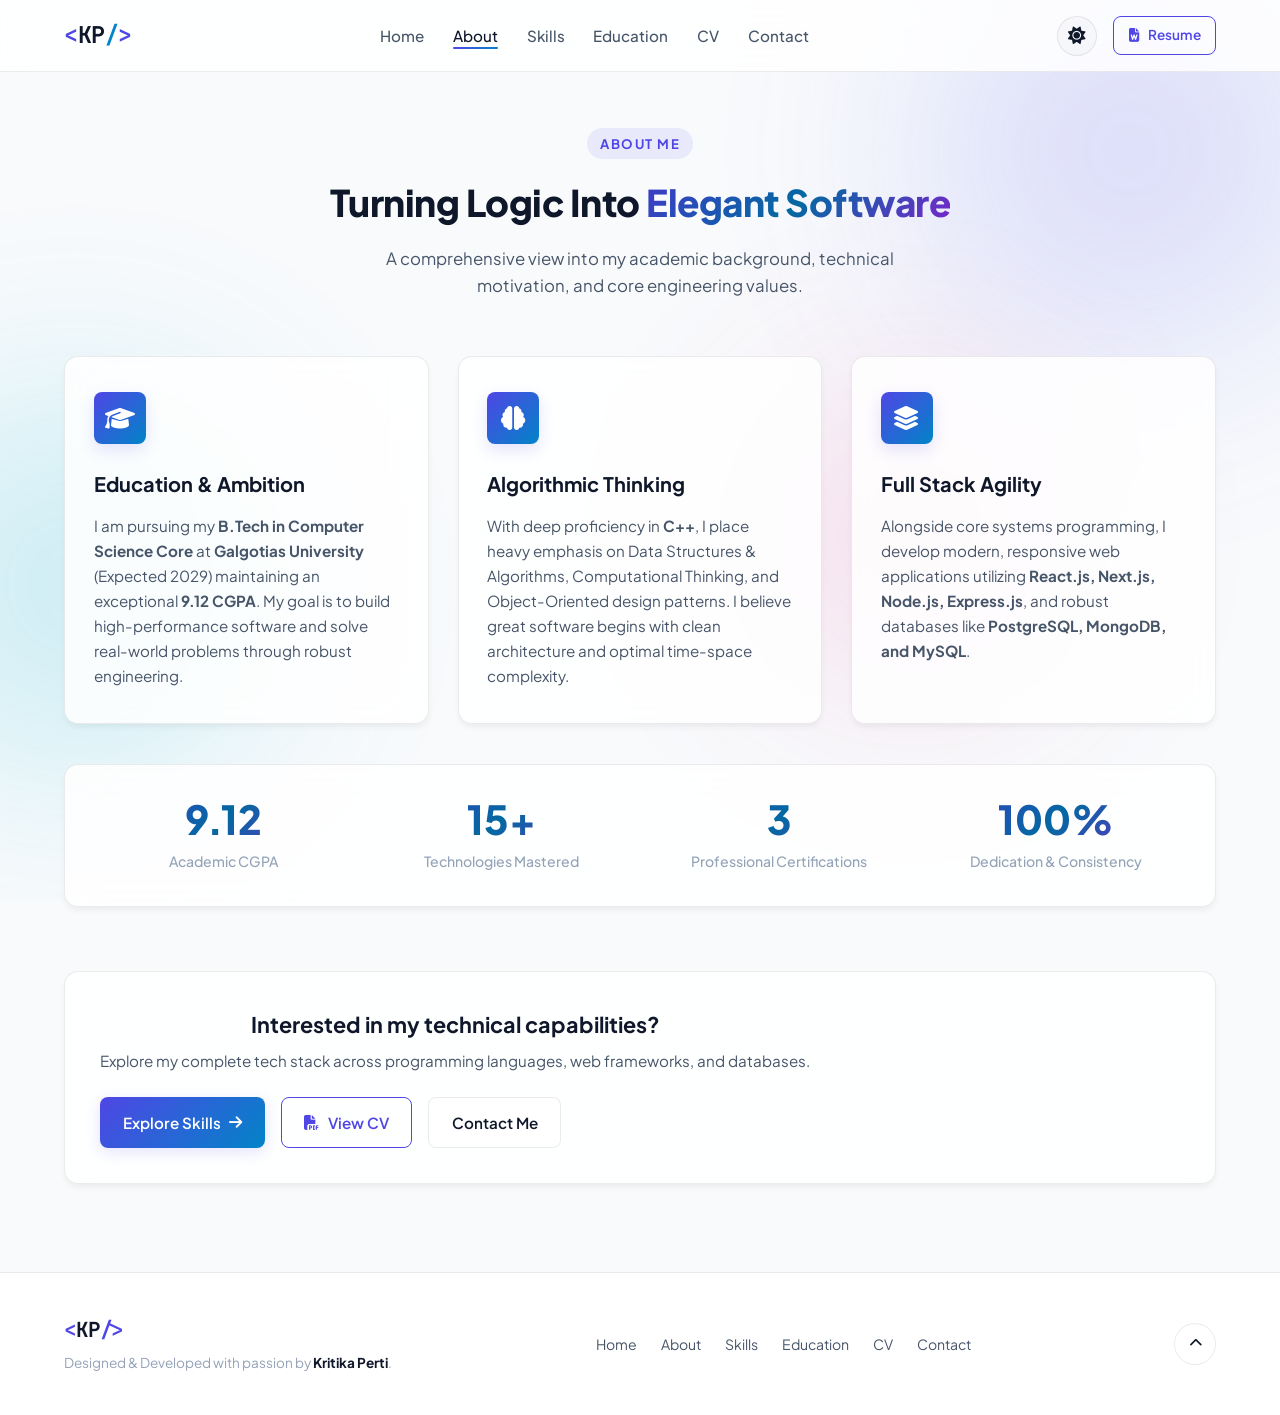
==== about.html @ fd6b256e "Initial commit: Multi-page portfolio and official CV website" ====
<!DOCTYPE html>
<html lang="en" data-theme="dark">
<head>
  <meta charset="UTF-8" />
  <meta name="viewport" content="width=device-width, initial-scale=1.0" />
  <title>About Me | Kritika Perti</title>
  <meta name="description" content="Learn more about Kritika Perti - Computer Science undergraduate, C++ enthusiast, and problem solver." />
  
  <!-- Google Fonts -->
  <link rel="preconnect" href="https://fonts.googleapis.com" />
  <link rel="preconnect" href="https://fonts.gstatic.com" crossorigin />
  <link href="https://fonts.googleapis.com/css2?family=Plus+Jakarta+Sans:wght@300;400;500;600;700;800&family=JetBrains+Mono:wght@400;500&display=swap" rel="stylesheet" />

  <!-- Font Awesome Icons -->
  <link rel="stylesheet" href="https://cdnjs.cloudflare.com/ajax/libs/font-awesome/6.5.1/css/all.min.css" />

  <!-- Custom Stylesheet -->
  <link rel="stylesheet" href="style.css" />
</head>
<body>

  <!-- Floating Background Ambient Blobs -->
  <div class="blob-container" aria-hidden="true">
    <div class="ambient-blob blob-1"></div>
    <div class="ambient-blob blob-2"></div>
    <div class="ambient-blob blob-3"></div>
  </div>

  <!-- Navigation Bar -->
  <header class="header" id="header">
    <div class="container nav-container">
      <a href="index.html" class="logo">
        <span class="logo-bracket">&lt;</span>KP<span class="logo-dot">/</span><span class="logo-bracket">&gt;</span>
      </a>

      <nav class="navbar" id="navbar">
        <ul class="nav-list">
          <li class="nav-item"><a href="index.html" class="nav-link">Home</a></li>
          <li class="nav-item"><a href="about.html" class="nav-link active">About</a></li>
          <li class="nav-item"><a href="skills.html" class="nav-link">Skills</a></li>
          <li class="nav-item"><a href="education.html" class="nav-link">Education</a></li>
          <li class="nav-item"><a href="cv.html" class="nav-link">CV</a></li>
          <li class="nav-item"><a href="contact.html" class="nav-link">Contact</a></li>
        </ul>
      </nav>

      <div class="nav-actions">
        <!-- Theme Toggle Button -->
        <button id="theme-toggle" class="icon-btn" aria-label="Toggle dark/light theme" title="Toggle Theme">
          <i class="fa-solid fa-moon"></i>
        </button>

        <!-- Resume Download Button in Nav (points to original Resume) -->
        <a href="KRITIKAPERTI_RESUME.docx" download="KRITIKAPERTI_RESUME.docx" class="btn btn-outline btn-sm nav-resume-btn" title="Download Resume Document">
          <i class="fa-solid fa-file-word"></i>
          <span>Resume</span>
        </a>

        <!-- Mobile Hamburger Toggle -->
        <button id="menu-toggle" class="menu-toggle" aria-label="Toggle navigation menu" aria-expanded="false">
          <span class="bar"></span>
          <span class="bar"></span>
          <span class="bar"></span>
        </button>
      </div>
    </div>
  </header>

  <main class="subpage-wrapper">
    <div class="container">
      <div class="section-header text-center">
        <span class="section-tag">About Me</span>
        <h1 class="section-title">Turning Logic Into <span class="gradient-text">Elegant Software</span></h1>
        <p class="section-subtitle">A comprehensive view into my academic background, technical motivation, and core engineering values.</p>
      </div>

      <div class="about-grid">
        <div class="about-card glass-panel highlight-box">
          <div class="about-icon">
            <i class="fa-solid fa-graduation-cap"></i>
          </div>
          <h3>Education & Ambition</h3>
          <p>
            I am pursuing my <strong>B.Tech in Computer Science Core</strong> at <strong>Galgotias University</strong> (Expected 2029) maintaining an exceptional <strong>9.12 CGPA</strong>. My goal is to build high-performance software and solve real-world problems through robust engineering.
          </p>
        </div>

        <div class="about-card glass-panel highlight-box">
          <div class="about-icon">
            <i class="fa-solid fa-brain"></i>
          </div>
          <h3>Algorithmic Thinking</h3>
          <p>
            With deep proficiency in <strong>C++</strong>, I place heavy emphasis on Data Structures & Algorithms, Computational Thinking, and Object-Oriented design patterns. I believe great software begins with clean architecture and optimal time-space complexity.
          </p>
        </div>

        <div class="about-card glass-panel highlight-box">
          <div class="about-icon">
            <i class="fa-solid fa-layer-group"></i>
          </div>
          <h3>Full Stack Agility</h3>
          <p>
            Alongside core systems programming, I develop modern, responsive web applications utilizing <strong>React.js, Next.js, Node.js, Express.js</strong>, and robust databases like <strong>PostgreSQL, MongoDB, and MySQL</strong>.
          </p>
        </div>
      </div>

      <!-- Metric Counters Row -->
      <div class="stats-row glass-panel">
        <div class="metric-item">
          <span class="metric-number">9.12</span>
          <span class="metric-desc">Academic CGPA</span>
        </div>
        <div class="metric-item">
          <span class="metric-number">15+</span>
          <span class="metric-desc">Technologies Mastered</span>
        </div>
        <div class="metric-item">
          <span class="metric-number">3</span>
          <span class="metric-desc">Professional Certifications</span>
        </div>
        <div class="metric-item">
          <span class="metric-number">100%</span>
          <span class="metric-desc">Dedication & Consistency</span>
        </div>
      </div>

      <!-- Page Next Call to Action -->
      <div class="page-next-cta glass-panel">
        <div>
          <h3>Interested in my technical capabilities?</h3>
          <p>Explore my complete tech stack across programming languages, web frameworks, and databases.</p>
        </div>
        <div style="display: flex; gap: 1rem; flex-wrap: wrap;">
          <a href="skills.html" class="btn btn-primary">
            <span>Explore Skills</span>
            <i class="fa-solid fa-arrow-right"></i>
          </a>
          <a href="cv.html" class="btn btn-outline">
            <i class="fa-solid fa-file-pdf"></i>
            <span>View CV</span>
          </a>
          <a href="contact.html" class="btn btn-secondary">
            <span>Contact Me</span>
          </a>
        </div>
      </div>
    </div>
  </main>

  <!-- Footer -->
  <footer class="footer">
    <div class="container footer-content">
      <div class="footer-left">
        <a href="index.html" class="footer-logo">
          <span class="logo-bracket">&lt;</span>KP<span class="logo-dot">/</span><span class="logo-bracket">&gt;</span>
        </a>
        <p class="footer-copy">
          Designed &amp; Developed with passion by <strong>Kritika Perti</strong>.
        </p>
      </div>

      <div class="footer-center">
        <ul class="footer-nav">
          <li><a href="index.html">Home</a></li>
          <li><a href="about.html" class="active">About</a></li>
          <li><a href="skills.html">Skills</a></li>
          <li><a href="education.html">Education</a></li>
          <li><a href="cv.html">CV</a></li>
          <li><a href="contact.html">Contact</a></li>
        </ul>
      </div>

      <div class="footer-right">
        <button id="back-to-top" class="back-to-top-btn" title="Back to Top" aria-label="Back to top">
          <i class="fa-solid fa-chevron-up"></i>
        </button>
      </div>
    </div>
  </footer>

  <!-- Toast Notification Container -->
  <div id="toast" class="toast" role="alert" aria-live="assertive"></div>

  <!-- Custom Scripts -->
  <script src="script.js"></script>
</body>
</html>
---- style.css ----
/* ==========================================================================
   PORTFOLIO STYLESHEET - KRITIKA PERTI
   Modern Glassmorphism & High-Contrast Design
   ========================================================================== */

/* --- CSS Variables / Design Tokens --- */
:root {
  /* Color Palette - Dark Mode (Default) */
  --bg-base: #0a0e17;
  --bg-surface: #111827;
  --bg-card: rgba(17, 24, 39, 0.7);
  --bg-card-hover: rgba(28, 37, 56, 0.85);
  --bg-glass: rgba(255, 255, 255, 0.04);
  --border-glass: rgba(255, 255, 255, 0.08);
  --border-glass-hover: rgba(99, 102, 241, 0.35);

  --text-primary: #f9fafb;
  --text-secondary: #9ca3af;
  --text-muted: #6b7280;

  --accent-primary: #6366f1;       /* Indigo */
  --accent-secondary: #06b6d4;     /* Cyan */
  --accent-tertiary: #ec4899;      /* Pink */
  --accent-glow: rgba(99, 102, 241, 0.25);

  --gradient-primary: linear-gradient(135deg, #6366f1 0%, #06b6d4 100%);
  --gradient-card: linear-gradient(135deg, rgba(255, 255, 255, 0.05) 0%, rgba(255, 255, 255, 0.01) 100%);
  --gradient-text: linear-gradient(135deg, #818cf8 0%, #38bdf8 50%, #c084fc 100%);

  --shadow-sm: 0 4px 6px -1px rgba(0, 0, 0, 0.3);
  --shadow-md: 0 10px 25px -5px rgba(0, 0, 0, 0.4);
  --shadow-lg: 0 20px 40px -10px rgba(0, 0, 0, 0.6);
  --shadow-glow: 0 0 25px var(--accent-glow);

  --radius-sm: 8px;
  --radius-md: 14px;
  --radius-lg: 20px;
  --radius-full: 9999px;

  --font-main: 'Plus Jakarta Sans', -apple-system, BlinkMacSystemFont, sans-serif;
  --font-mono: 'JetBrains Mono', monospace;

  --header-height: 72px;
  --transition-fast: 0.2s ease;
  --transition-normal: 0.3s cubic-bezier(0.4, 0, 0.2, 1);
}

/* Light Theme Variables */
[data-theme="light"] {
  --bg-base: #f8fafc;
  --bg-surface: #ffffff;
  --bg-card: rgba(255, 255, 255, 0.85);
  --bg-card-hover: rgba(255, 255, 255, 0.95);
  --bg-glass: rgba(0, 0, 0, 0.02);
  --border-glass: rgba(0, 0, 0, 0.08);
  --border-glass-hover: rgba(99, 102, 241, 0.4);

  --text-primary: #0f172a;
  --text-secondary: #475569;
  --text-muted: #94a3b8;

  --accent-primary: #4f46e5;
  --accent-secondary: #0284c7;
  --accent-glow: rgba(79, 70, 229, 0.15);

  --gradient-primary: linear-gradient(135deg, #4f46e5 0%, #0284c7 100%);
  --gradient-card: linear-gradient(135deg, rgba(255, 255, 255, 0.9) 0%, rgba(241, 245, 249, 0.6) 100%);
  --gradient-text: linear-gradient(135deg, #4338ca 0%, #0369a1 50%, #7e22ce 100%);

  --shadow-sm: 0 4px 6px -1px rgba(0, 0, 0, 0.06);
  --shadow-md: 0 10px 25px -5px rgba(0, 0, 0, 0.08);
  --shadow-lg: 0 20px 40px -10px rgba(0, 0, 0, 0.1);
  --shadow-glow: 0 0 25px rgba(79, 70, 229, 0.2);
}

/* --- Global Resets & Base --- */
*, *::before, *::after {
  box-sizing: border-box;
  margin: 0;
  padding: 0;
}

html {
  scroll-behavior: smooth;
  font-size: 16px;
}

body {
  font-family: var(--font-main);
  background-color: var(--bg-base);
  color: var(--text-primary);
  line-height: 1.65;
  overflow-x: hidden;
  transition: background-color var(--transition-normal), color var(--transition-normal);
  position: relative;
  min-height: 100vh;
}

a {
  color: inherit;
  text-decoration: none;
  transition: color var(--transition-fast);
}

button {
  font-family: inherit;
  cursor: pointer;
  border: none;
  background: none;
  outline: none;
}

img {
  max-width: 100%;
  height: auto;
  display: block;
}

/* Container */
.container {
  width: 100%;
  max-width: 1200px;
  margin: 0 auto;
  padding: 0 1.5rem;
}

/* Section Spacing */
.section {
  padding: 6rem 0;
  position: relative;
}

/* Subpage Dedicated Layout */
.subpage-wrapper {
  padding-top: calc(var(--header-height) + 3.5rem);
  padding-bottom: 5.5rem;
  min-height: calc(100vh - var(--header-height));
  position: relative;
  z-index: 1;
}

.page-next-cta {
  margin-top: 4rem;
  padding: 2.2rem;
  text-align: center;
  display: flex;
  align-items: center;
  justify-content: space-between;
  flex-wrap: wrap;
  gap: 1.5rem;
}

.page-next-cta h3 {
  font-size: 1.35rem;
  font-weight: 700;
  margin-bottom: 0.3rem;
}

.page-next-cta p {
  color: var(--text-secondary);
  font-size: 0.95rem;
}

.home-nav-cards {
  display: grid;
  grid-template-columns: repeat(auto-fit, minmax(250px, 1fr));
  gap: 1.5rem;
  margin-top: 3.5rem;
}

/* CV Page Styles */
.cv-action-bar {
  display: flex;
  justify-content: center;
  align-items: center;
  gap: 1rem;
  margin-bottom: 2.5rem;
  flex-wrap: wrap;
}

.cv-viewer-wrapper {
  max-width: 860px;
  margin: 0 auto;
  padding: 2.5rem;
  background: var(--bg-card);
  border: 1px solid var(--border-glass);
  border-radius: var(--radius-lg);
  box-shadow: var(--shadow-lg);
}

.cv-paper {
  background: #ffffff;
  color: #1a1a1a;
  padding: 3rem 2.5rem;
  border-radius: var(--radius-sm);
  box-shadow: 0 5px 25px rgba(0, 0, 0, 0.15);
  font-size: 0.95rem;
  line-height: 1.5;
}

.cv-paper a {
  color: #0f4c81;
}

.cv-paper a:hover {
  text-decoration: underline;
}

.cv-paper-header {
  text-align: center;
  border-bottom: 2px solid #0f4c81;
  padding-bottom: 0.8rem;
  margin-bottom: 1.2rem;
}

.cv-paper-name {
  font-size: 1.85rem;
  font-weight: 800;
  color: #0f4c81;
  text-transform: uppercase;
  letter-spacing: 1px;
  margin-bottom: 0.2rem;
}

.cv-paper-target {
  font-size: 0.98rem;
  font-weight: 600;
  color: #444444;
  margin-bottom: 0.4rem;
}

.cv-paper-contact {
  display: flex;
  flex-wrap: wrap;
  justify-content: center;
  gap: 0.8rem;
  font-size: 0.88rem;
  color: #555555;
}

.cv-paper-section {
  margin-bottom: 1.2rem;
}

.cv-paper-section-title {
  font-size: 1.05rem;
  font-weight: 700;
  color: #0f4c81;
  text-transform: uppercase;
  letter-spacing: 0.8px;
  border-bottom: 1px solid #d0d7de;
  padding-bottom: 0.25rem;
  margin-bottom: 0.6rem;
}

.cv-paper-table {
  width: 100%;
  border-collapse: collapse;
  font-size: 0.9rem;
}

.cv-paper-table td {
  padding: 0.25rem 0;
  vertical-align: top;
}

.cv-paper-cat {
  font-weight: 700;
  color: #222222;
  width: 28%;
}

.cv-paper-val {
  color: #333333;
  width: 72%;
}

.cv-paper-entry {
  margin-bottom: 0.75rem;
}

.cv-paper-entry-head {
  display: flex;
  justify-content: space-between;
  font-weight: 700;
  font-size: 0.95rem;
  color: #1a1a1a;
}

.cv-paper-entry-sub {
  display: flex;
  justify-content: space-between;
  font-size: 0.88rem;
  color: #555555;
  margin-top: 0.1rem;
}

.nav-explore-card {
  padding: 2rem 1.8rem;
  display: flex;
  flex-direction: column;
  align-items: flex-start;
  text-decoration: none;
  border-radius: var(--radius-md);
  transition: transform var(--transition-normal), border-color var(--transition-normal), box-shadow var(--transition-normal);
}

.nav-explore-card:hover {
  transform: translateY(-4px);
  border-color: var(--accent-primary);
  box-shadow: 0 10px 25px var(--accent-glow);
}

.nav-explore-icon {
  width: 48px;
  height: 48px;
  border-radius: var(--radius-sm);
  background: var(--gradient-primary);
  display: flex;
  align-items: center;
  justify-content: center;
  color: #ffffff;
  font-size: 1.3rem;
  margin-bottom: 1.2rem;
}

.nav-explore-card h3 {
  font-size: 1.2rem;
  font-weight: 700;
  margin-bottom: 0.4rem;
  color: var(--text-primary);
}

.nav-explore-card p {
  font-size: 0.9rem;
  color: var(--text-secondary);
  margin-bottom: 1.2rem;
  line-height: 1.5;
}

.explore-link-text {
  font-size: 0.88rem;
  font-weight: 600;
  color: var(--accent-secondary);
  display: inline-flex;
  align-items: center;
  gap: 0.4rem;
  transition: gap var(--transition-fast);
}

.nav-explore-card:hover .explore-link-text {
  gap: 0.7rem;
}

/* Typography & Utility */
.gradient-text {
  background: var(--gradient-text);
  -webkit-background-clip: text;
  -webkit-text-fill-color: transparent;
  display: inline-block;
}

.text-center {
  text-align: center;
}

.text-accent {
  color: var(--accent-primary);
}

/* Ambient Background Blur Blobs */
.blob-container {
  position: fixed;
  top: 0;
  left: 0;
  width: 100vw;
  height: 100vh;
  pointer-events: none;
  z-index: 0;
  overflow: hidden;
}

.ambient-blob {
  position: absolute;
  border-radius: 50%;
  filter: blur(100px);
  opacity: 0.25;
  transition: transform 0.5s ease-out;
  animation: floatBlobs 18s ease-in-out infinite alternate;
}

.blob-1 {
  width: 500px;
  height: 500px;
  background: radial-gradient(circle, #6366f1, transparent);
  top: -100px;
  right: -100px;
}

.blob-2 {
  width: 450px;
  height: 450px;
  background: radial-gradient(circle, #06b6d4, transparent);
  bottom: 10%;
  left: -150px;
  animation-delay: -5s;
}

.blob-3 {
  width: 350px;
  height: 350px;
  background: radial-gradient(circle, #ec4899, transparent);
  top: 40%;
  right: 15%;
  animation-delay: -10s;
}

@keyframes floatBlobs {
  0% { transform: translate(0, 0) scale(1); }
  50% { transform: translate(40px, 30px) scale(1.08); }
  100% { transform: translate(-30px, -20px) scale(0.95); }
}

/* Glassmorphism Panel */
.glass-panel {
  background: var(--bg-card);
  backdrop-filter: blur(16px);
  -webkit-backdrop-filter: blur(16px);
  border: 1px solid var(--border-glass);
  border-radius: var(--radius-md);
  box-shadow: var(--shadow-sm);
  transition: transform var(--transition-normal), border-color var(--transition-normal), box-shadow var(--transition-normal);
}

.glass-panel:hover {
  border-color: var(--border-glass-hover);
  box-shadow: var(--shadow-md);
}

/* ==========================================================================
   NAVIGATION HEADER
   ========================================================================== */
.header {
  position: fixed;
  top: 0;
  left: 0;
  width: 100%;
  height: var(--header-height);
  z-index: 1000;
  background: rgba(10, 14, 23, 0.75);
  backdrop-filter: blur(16px);
  -webkit-backdrop-filter: blur(16px);
  border-bottom: 1px solid var(--border-glass);
  transition: background-color var(--transition-normal), border-color var(--transition-normal);
}

[data-theme="light"] .header {
  background: rgba(255, 255, 255, 0.85);
}

.nav-container {
  display: flex;
  align-items: center;
  justify-content: space-between;
  height: 100%;
}

/* Logo */
.logo {
  font-family: var(--font-mono);
  font-size: 1.45rem;
  font-weight: 700;
  color: var(--text-primary);
  display: inline-flex;
  align-items: center;
  letter-spacing: -0.5px;
}

.logo-bracket {
  color: var(--accent-primary);
  transition: transform var(--transition-fast);
}

.logo:hover .logo-bracket {
  transform: scale(1.15);
}

.logo-dot {
  color: var(--accent-secondary);
}

/* Nav Menu */
.navbar {
  display: flex;
  align-items: center;
}

.nav-list {
  display: flex;
  list-style: none;
  gap: 1.8rem;
  align-items: center;
}

.nav-link {
  font-size: 0.95rem;
  font-weight: 500;
  color: var(--text-secondary);
  position: relative;
  padding: 0.3rem 0;
  transition: color var(--transition-fast);
}

.nav-link:hover,
.nav-link.active {
  color: var(--text-primary);
}

.nav-link::after {
  content: '';
  position: absolute;
  bottom: 0;
  left: 0;
  width: 0%;
  height: 2px;
  background: var(--gradient-primary);
  transition: width var(--transition-fast);
  border-radius: 2px;
}

.nav-link:hover::after,
.nav-link.active::after {
  width: 100%;
}

/* Nav Actions */
.nav-actions {
  display: flex;
  align-items: center;
  gap: 1rem;
}

.icon-btn {
  display: flex;
  align-items: center;
  justify-content: center;
  width: 40px;
  height: 40px;
  border-radius: 50%;
  background: var(--bg-glass);
  border: 1px solid var(--border-glass);
  color: var(--text-primary);
  font-size: 1.1rem;
  transition: all var(--transition-fast);
}

.icon-btn:hover {
  background: var(--accent-glow);
  border-color: var(--accent-primary);
  transform: translateY(-2px);
}

.nav-resume-btn {
  display: inline-flex;
}

/* Mobile Toggle */
.menu-toggle {
  display: none;
  flex-direction: column;
  justify-content: space-between;
  width: 28px;
  height: 20px;
  background: transparent;
  cursor: pointer;
  z-index: 1010;
}

.menu-toggle .bar {
  height: 2.5px;
  width: 100%;
  background-color: var(--text-primary);
  border-radius: 2px;
  transition: all var(--transition-fast);
}

.menu-toggle.active .bar:nth-child(1) {
  transform: translateY(8.5px) rotate(45deg);
}

.menu-toggle.active .bar:nth-child(2) {
  opacity: 0;
}

.menu-toggle.active .bar:nth-child(3) {
  transform: translateY(-8.5px) rotate(-45deg);
}

/* ==========================================================================
   BUTTONS
   ========================================================================== */
.btn {
  display: inline-flex;
  align-items: center;
  justify-content: center;
  gap: 0.55rem;
  font-size: 0.95rem;
  font-weight: 600;
  padding: 0.75rem 1.4rem;
  border-radius: var(--radius-sm);
  transition: all var(--transition-normal);
  text-decoration: none;
  cursor: pointer;
  white-space: nowrap;
}

.btn-sm {
  padding: 0.45rem 0.9rem;
  font-size: 0.85rem;
  border-radius: var(--radius-sm);
}

.btn-primary {
  background: var(--gradient-primary);
  color: #ffffff;
  box-shadow: 0 4px 15px var(--accent-glow);
}

.btn-primary:hover {
  transform: translateY(-2px);
  box-shadow: 0 6px 20px rgba(99, 102, 241, 0.4);
}

.btn-outline {
  background: transparent;
  border: 1.5px solid var(--accent-primary);
  color: var(--accent-primary);
}

.btn-outline:hover {
  background: var(--accent-primary);
  color: #ffffff;
  transform: translateY(-2px);
  box-shadow: 0 4px 15px var(--accent-glow);
}

.btn-glass {
  background: var(--bg-glass);
  border: 1px solid var(--border-glass);
  color: var(--text-primary);
}

.btn-glass:hover {
  background: rgba(255, 255, 255, 0.1);
  border-color: var(--accent-secondary);
  transform: translateY(-2px);
}

.btn-secondary {
  background: var(--bg-surface);
  border: 1px solid var(--border-glass);
  color: var(--text-primary);
}

.btn-secondary:hover {
  background: var(--bg-card-hover);
  border-color: var(--border-glass-hover);
  transform: translateY(-2px);
}

/* ==========================================================================
   HERO SECTION
   ========================================================================== */
.hero-section {
  min-height: 100vh;
  display: flex;
  align-items: center;
  padding-top: calc(var(--header-height) + 2rem);
  padding-bottom: 4rem;
  position: relative;
  z-index: 1;
}

.hero-grid {
  display: grid;
  grid-template-columns: 1.2fr 0.8fr;
  gap: 3.5rem;
  align-items: center;
}

.status-badge {
  display: inline-flex;
  align-items: center;
  gap: 0.6rem;
  background: rgba(99, 102, 241, 0.1);
  border: 1px solid rgba(99, 102, 241, 0.25);
  color: var(--accent-primary);
  font-size: 0.82rem;
  font-weight: 600;
  padding: 0.4rem 1rem;
  border-radius: var(--radius-full);
  margin-bottom: 1.5rem;
  text-transform: uppercase;
  letter-spacing: 0.5px;
}

.pulsing-dot {
  width: 8px;
  height: 8px;
  border-radius: 50%;
  background: #10b981;
  box-shadow: 0 0 0 0 rgba(16, 185, 129, 0.7);
  animation: pulseDot 1.8s infinite;
}

@keyframes pulseDot {
  0% { box-shadow: 0 0 0 0 rgba(16, 185, 129, 0.7); }
  70% { box-shadow: 0 0 0 8px rgba(16, 185, 129, 0); }
  100% { box-shadow: 0 0 0 0 rgba(16, 185, 129, 0); }
}

.hero-title {
  font-size: 3.4rem;
  font-weight: 800;
  line-height: 1.15;
  margin-bottom: 1rem;
  letter-spacing: -1px;
}

.hero-subtitle {
  font-size: 1.45rem;
  font-weight: 600;
  color: var(--text-secondary);
  margin-bottom: 1.5rem;
  min-height: 2.2rem;
}

.typed-wrapper {
  color: var(--accent-secondary);
  font-weight: 700;
}

.cursor {
  display: inline-block;
  background-color: var(--accent-secondary);
  width: 2.5px;
  animation: blinkCursor 0.8s infinite;
}

@keyframes blinkCursor {
  0%, 100% { opacity: 1; }
  50% { opacity: 0; }
}

.hero-description {
  font-size: 1.05rem;
  color: var(--text-secondary);
  max-width: 580px;
  margin-bottom: 2rem;
  line-height: 1.7;
}

.hero-description strong {
  color: var(--text-primary);
  font-weight: 600;
}

.hero-cta-group {
  display: flex;
  flex-wrap: wrap;
  gap: 1rem;
  margin-bottom: 2.2rem;
}

.hero-socials {
  display: flex;
  align-items: center;
  gap: 1rem;
}

.socials-label {
  font-size: 0.9rem;
  font-weight: 600;
  color: var(--text-muted);
}

.social-icon {
  display: flex;
  align-items: center;
  justify-content: center;
  width: 42px;
  height: 42px;
  border-radius: 50%;
  background: var(--bg-surface);
  border: 1px solid var(--border-glass);
  color: var(--text-secondary);
  font-size: 1.1rem;
  transition: all var(--transition-fast);
}

.social-icon:hover {
  color: #ffffff;
  background: var(--accent-primary);
  border-color: var(--accent-primary);
  transform: translateY(-3px);
  box-shadow: 0 6px 15px var(--accent-glow);
}

/* Hero Profile Card Visual */
.profile-card-wrapper {
  position: relative;
  display: flex;
  justify-content: center;
}

.profile-card {
  width: 100%;
  max-width: 380px;
  padding: 2.5rem 2rem;
  text-align: center;
  border-radius: var(--radius-lg);
  position: relative;
  background: var(--gradient-card);
}

.card-avatar {
  width: 96px;
  height: 96px;
  border-radius: 50%;
  margin: 0 auto 1.5rem;
  padding: 4px;
  background: var(--gradient-primary);
  box-shadow: var(--shadow-glow);
}

.avatar-inner {
  width: 100%;
  height: 100%;
  border-radius: 50%;
  background: var(--bg-surface);
  display: flex;
  align-items: center;
  justify-content: center;
  font-size: 2.4rem;
  color: var(--accent-secondary);
}

.profile-name {
  font-size: 1.5rem;
  font-weight: 700;
  margin-bottom: 0.25rem;
}

.profile-title {
  font-size: 0.9rem;
  color: var(--accent-primary);
  font-weight: 600;
  margin-bottom: 0.5rem;
}

.profile-location {
  font-size: 0.85rem;
  color: var(--text-muted);
  display: flex;
  align-items: center;
  justify-content: center;
  gap: 0.4rem;
  margin-bottom: 1.5rem;
}

.profile-stats {
  display: flex;
  align-items: center;
  justify-content: space-around;
  padding: 1rem 0;
  margin: 1.2rem 0;
  border-top: 1px solid var(--border-glass);
  border-bottom: 1px solid var(--border-glass);
}

.stat-item {
  display: flex;
  flex-direction: column;
}

.stat-value {
  font-size: 1.15rem;
  font-weight: 700;
  color: var(--text-primary);
}

.stat-label {
  font-size: 0.75rem;
  color: var(--text-muted);
  text-transform: uppercase;
  letter-spacing: 0.5px;
}

.stat-divider {
  width: 1px;
  height: 30px;
  background: var(--border-glass);
}

.profile-tags {
  display: flex;
  flex-wrap: wrap;
  gap: 0.5rem;
  justify-content: center;
}

.tag {
  font-size: 0.78rem;
  padding: 0.3rem 0.75rem;
  background: rgba(99, 102, 241, 0.12);
  color: var(--text-secondary);
  border: 1px solid rgba(99, 102, 241, 0.2);
  border-radius: var(--radius-full);
}

/* Floating Badges */
.floating-badge {
  position: absolute;
  padding: 0.75rem 1.1rem;
  display: flex;
  align-items: center;
  gap: 0.75rem;
  font-size: 0.85rem;
  z-index: 2;
  box-shadow: var(--shadow-md);
  animation: floatCard 6s ease-in-out infinite alternate;
}

.floating-badge i {
  font-size: 1.4rem;
}

.floating-badge strong {
  display: block;
  font-size: 0.85rem;
  color: var(--text-primary);
}

.floating-badge small {
  font-size: 0.72rem;
  color: var(--text-muted);
}

.badge-top-right {
  top: -20px;
  right: -25px;
}

.badge-bottom-left {
  bottom: -20px;
  left: -25px;
  animation-delay: -3s;
}

@keyframes floatCard {
  0% { transform: translateY(0); }
  100% { transform: translateY(-10px); }
}

/* ==========================================================================
   SECTION COMMON HEADINGS
   ========================================================================== */
.section-header {
  margin-bottom: 3.5rem;
}

.section-tag {
  display: inline-block;
  font-size: 0.82rem;
  font-weight: 700;
  text-transform: uppercase;
  letter-spacing: 1.5px;
  color: var(--accent-primary);
  background: rgba(99, 102, 241, 0.1);
  padding: 0.3rem 0.8rem;
  border-radius: var(--radius-full);
  margin-bottom: 0.8rem;
}

.section-title {
  font-size: 2.3rem;
  font-weight: 800;
  letter-spacing: -0.5px;
  margin-bottom: 0.75rem;
}

.section-subtitle {
  font-size: 1.05rem;
  color: var(--text-secondary);
  max-width: 600px;
  margin: 0 auto;
}

/* ==========================================================================
   ABOUT SECTION
   ========================================================================== */
.about-grid {
  display: grid;
  grid-template-columns: repeat(3, 1fr);
  gap: 1.8rem;
  margin-bottom: 2.5rem;
}

.about-card {
  padding: 2.2rem 1.8rem;
}

.about-icon {
  width: 52px;
  height: 52px;
  border-radius: var(--radius-sm);
  background: var(--gradient-primary);
  display: flex;
  align-items: center;
  justify-content: center;
  font-size: 1.5rem;
  color: #ffffff;
  margin-bottom: 1.4rem;
  box-shadow: 0 6px 16px var(--accent-glow);
}

.about-card h3 {
  font-size: 1.25rem;
  margin-bottom: 0.8rem;
  font-weight: 700;
}

.about-card p {
  color: var(--text-secondary);
  font-size: 0.95rem;
  line-height: 1.65;
}

.stats-row {
  display: grid;
  grid-template-columns: repeat(4, 1fr);
  padding: 2rem;
  text-align: center;
  gap: 1.5rem;
}

.metric-number {
  display: block;
  font-size: 2.5rem;
  font-weight: 800;
  color: var(--text-primary);
  background: var(--gradient-text);
  -webkit-background-clip: text;
  -webkit-text-fill-color: transparent;
  line-height: 1.1;
  margin-bottom: 0.4rem;
}

.metric-desc {
  font-size: 0.88rem;
  color: var(--text-muted);
  font-weight: 500;
}

/* ==========================================================================
   SKILLS SECTION
   ========================================================================== */
.skills-grid {
  display: grid;
  grid-template-columns: repeat(2, 1fr);
  gap: 2rem;
}

.skill-category-card {
  padding: 2.2rem;
}

.skill-card-header {
  display: flex;
  align-items: center;
  gap: 1rem;
  margin-bottom: 1.5rem;
}

.skill-card-icon {
  width: 44px;
  height: 44px;
  border-radius: var(--radius-sm);
  background: rgba(99, 102, 241, 0.15);
  border: 1px solid rgba(99, 102, 241, 0.3);
  display: flex;
  align-items: center;
  justify-content: center;
  font-size: 1.25rem;
  color: var(--accent-primary);
}

.skill-card-header h3 {
  font-size: 1.25rem;
  font-weight: 700;
}

.skill-tags-wrapper {
  display: flex;
  flex-wrap: wrap;
  gap: 0.75rem;
}

.skill-badge {
  display: inline-flex;
  align-items: center;
  gap: 0.5rem;
  padding: 0.55rem 1rem;
  background: var(--bg-surface);
  border: 1px solid var(--border-glass);
  border-radius: var(--radius-sm);
  font-size: 0.9rem;
  font-weight: 500;
  color: var(--text-primary);
  transition: all var(--transition-fast);
}

.skill-badge i {
  color: var(--accent-secondary);
  font-size: 1rem;
}

.skill-badge:hover {
  background: var(--accent-glow);
  border-color: var(--accent-primary);
  transform: translateY(-2px);
  box-shadow: 0 4px 12px var(--accent-glow);
}

/* ==========================================================================
   PROJECTS SECTION
   ========================================================================== */
.project-filters {
  display: flex;
  justify-content: center;
  gap: 0.8rem;
  margin-bottom: 2.8rem;
  flex-wrap: wrap;
}

.filter-btn {
  padding: 0.55rem 1.3rem;
  border-radius: var(--radius-full);
  font-size: 0.9rem;
  font-weight: 600;
  background: var(--bg-card);
  border: 1px solid var(--border-glass);
  color: var(--text-secondary);
  transition: all var(--transition-fast);
}

.filter-btn:hover,
.filter-btn.active {
  background: var(--accent-primary);
  color: #ffffff;
  border-color: var(--accent-primary);
  box-shadow: 0 4px 15px var(--accent-glow);
}

.projects-grid {
  display: grid;
  grid-template-columns: repeat(2, 1fr);
  gap: 2rem;
}

.project-card {
  display: flex;
  flex-direction: column;
  overflow: hidden;
}

.project-card.hidden {
  display: none;
}

@keyframes fadeIn {
  from {
    opacity: 0;
    transform: translateY(12px);
  }
  to {
    opacity: 1;
    transform: translateY(0);
  }
}

/* Gradient decorative headers for projects */
.project-banner {
  height: 160px;
  position: relative;
  display: flex;
  align-items: center;
  justify-content: center;
  border-bottom: 1px solid var(--border-glass);
}

.project-banner-1 {
  background: linear-gradient(135deg, #1e1b4b 0%, #312e81 50%, #4338ca 100%);
}
.project-banner-2 {
  background: linear-gradient(135deg, #064e3b 0%, #065f46 50%, #047857 100%);
}
.project-banner-3 {
  background: linear-gradient(135deg, #1e293b 0%, #0f172a 50%, #334155 100%);
}
.project-banner-4 {
  background: linear-gradient(135deg, #4a044e 0%, #701a75 50%, #86198f 100%);
}

.project-overlay-icon {
  width: 60px;
  height: 60px;
  border-radius: 50%;
  background: rgba(255, 255, 255, 0.15);
  backdrop-filter: blur(8px);
  display: flex;
  align-items: center;
  justify-content: center;
  font-size: 1.8rem;
  color: #ffffff;
  box-shadow: 0 8px 20px rgba(0, 0, 0, 0.25);
  transition: transform var(--transition-normal);
}

.project-card:hover .project-overlay-icon {
  transform: scale(1.15) rotate(6deg);
}

.project-content {
  padding: 1.8rem;
  display: flex;
  flex-direction: column;
  flex-grow: 1;
}

.project-type-tag {
  font-size: 0.78rem;
  font-weight: 700;
  text-transform: uppercase;
  color: var(--accent-secondary);
  letter-spacing: 0.5px;
  margin-bottom: 0.5rem;
}

.project-title {
  font-size: 1.25rem;
  font-weight: 700;
  margin-bottom: 0.8rem;
  line-height: 1.35;
}

.project-description {
  color: var(--text-secondary);
  font-size: 0.92rem;
  line-height: 1.6;
  margin-bottom: 1.4rem;
  flex-grow: 1;
}

.project-tech-stack {
  display: flex;
  flex-wrap: wrap;
  gap: 0.45rem;
  margin-bottom: 1.5rem;
}

.project-tech-stack span {
  font-family: var(--font-mono);
  font-size: 0.78rem;
  padding: 0.25rem 0.6rem;
  background: var(--bg-glass);
  border: 1px solid var(--border-glass);
  border-radius: 4px;
  color: var(--text-muted);
}

.project-links {
  display: flex;
  gap: 0.8rem;
  align-items: center;
}

/* ==========================================================================
   EDUCATION & CERTIFICATIONS TIMELINE
   ========================================================================== */
.timeline-grid {
  display: grid;
  grid-template-columns: repeat(2, 1fr);
  gap: 2.5rem;
}

.column-header {
  display: flex;
  align-items: center;
  gap: 0.8rem;
  margin-bottom: 1.8rem;
}

.column-header i {
  font-size: 1.5rem;
  color: var(--accent-primary);
}

.column-header h3 {
  font-size: 1.4rem;
  font-weight: 700;
}

.timeline-wrapper {
  display: flex;
  flex-direction: column;
  gap: 1.5rem;
}

.timeline-card {
  padding: 1.8rem;
  position: relative;
  border-left: 3px solid var(--accent-primary);
}

.timeline-meta {
  display: flex;
  align-items: center;
  justify-content: space-between;
  margin-bottom: 0.6rem;
  flex-wrap: wrap;
  gap: 0.5rem;
}

.timeline-year {
  font-size: 0.82rem;
  font-weight: 600;
  color: var(--text-muted);
  font-family: var(--font-mono);
}

.timeline-badge-score,
.timeline-badge-org {
  font-size: 0.78rem;
  font-weight: 700;
  padding: 0.2rem 0.65rem;
  border-radius: var(--radius-full);
  background: rgba(16, 185, 129, 0.15);
  color: #10b981;
  border: 1px solid rgba(16, 185, 129, 0.3);
}

.timeline-badge-org {
  background: rgba(99, 102, 241, 0.15);
  color: var(--accent-primary);
  border-color: rgba(99, 102, 241, 0.3);
}

.timeline-title {
  font-size: 1.15rem;
  font-weight: 700;
  margin-bottom: 0.3rem;
}

.timeline-institution {
  font-size: 0.9rem;
  color: var(--accent-secondary);
  font-weight: 500;
  margin-bottom: 0.6rem;
}

.timeline-details {
  font-size: 0.88rem;
  color: var(--text-secondary);
  line-height: 1.55;
}

.cert-link-wrapper {
  margin-top: 1rem;
}

.cert-verify-link {
  display: inline-flex;
  align-items: center;
  gap: 0.4rem;
  font-size: 0.82rem;
  font-weight: 600;
  color: var(--accent-primary);
}

.cert-verify-link:hover {
  text-decoration: underline;
  color: var(--accent-secondary);
}

/* ==========================================================================
   CONTACT SECTION
   ========================================================================== */
.contact-grid {
  display: grid;
  grid-template-columns: 0.9fr 1.1fr;
  gap: 2.5rem;
  align-items: flex-start;
}

.contact-info-col {
  display: flex;
  flex-direction: column;
  gap: 1.2rem;
}

.contact-info-card {
  display: flex;
  align-items: center;
  gap: 1.2rem;
  padding: 1.4rem;
}

.contact-icon {
  width: 48px;
  height: 48px;
  border-radius: var(--radius-sm);
  background: rgba(99, 102, 241, 0.12);
  border: 1px solid rgba(99, 102, 241, 0.25);
  display: flex;
  align-items: center;
  justify-content: center;
  font-size: 1.3rem;
  color: var(--accent-primary);
  flex-shrink: 0;
}

.contact-text {
  flex-grow: 1;
}

.contact-label {
  display: block;
  font-size: 0.78rem;
  text-transform: uppercase;
  letter-spacing: 0.5px;
  color: var(--text-muted);
  margin-bottom: 0.2rem;
}

.contact-val {
  font-size: 0.98rem;
  font-weight: 600;
  color: var(--text-primary);
  word-break: break-word;
}

.highlight-link {
  color: var(--accent-primary);
  display: inline-flex;
  align-items: center;
  gap: 0.3rem;
}

.highlight-link:hover {
  color: var(--accent-secondary);
  text-decoration: underline;
}

.copy-btn {
  background: transparent;
  color: var(--text-muted);
  font-size: 1.1rem;
  padding: 0.5rem;
  border-radius: var(--radius-sm);
  transition: all var(--transition-fast);
}

.copy-btn:hover {
  color: var(--accent-primary);
  background: var(--bg-glass);
}

.contact-social-box {
  padding: 1.4rem;
  display: flex;
  align-items: center;
  justify-content: space-between;
}

.contact-social-box span {
  font-size: 0.9rem;
  font-weight: 600;
  color: var(--text-secondary);
}

.contact-social-icons {
  display: flex;
  gap: 0.75rem;
}

/* Contact Form */
.form-wrapper {
  padding: 2.2rem;
}

.form-group {
  margin-bottom: 1.3rem;
}

.form-group label {
  display: block;
  font-size: 0.88rem;
  font-weight: 600;
  margin-bottom: 0.4rem;
  color: var(--text-secondary);
}

.required {
  color: #ef4444;
}

.input-container {
  display: flex;
  align-items: center;
  gap: 0.75rem;
  background: var(--bg-surface);
  border: 1.5px solid var(--border-glass);
  border-radius: var(--radius-sm);
  padding: 0 1rem;
  transition: border-color var(--transition-fast), box-shadow var(--transition-fast);
}

.input-container i {
  color: var(--text-muted);
  font-size: 0.95rem;
}

.input-container input,
.input-container textarea {
  width: 100%;
  background: transparent;
  border: none;
  color: var(--text-primary);
  font-family: inherit;
  font-size: 0.95rem;
  padding: 0.8rem 0;
  outline: none;
}

.input-container.textarea-container {
  align-items: flex-start;
  padding-top: 0.8rem;
}

.input-container.textarea-container textarea {
  padding: 0;
  resize: vertical;
}

.input-container:focus-within {
  border-color: var(--accent-primary);
  box-shadow: 0 0 0 3px var(--accent-glow);
}

.error-msg {
  font-size: 0.78rem;
  color: #ef4444;
  margin-top: 0.3rem;
  display: block;
  min-height: 1.1rem;
}

.btn-submit {
  width: 100%;
  padding: 0.9rem;
  font-size: 1rem;
}

.form-feedback {
  margin-top: 1rem;
  padding: 0.85rem;
  border-radius: var(--radius-sm);
  font-size: 0.9rem;
  text-align: center;
}

.form-feedback.success {
  background: rgba(16, 185, 129, 0.15);
  border: 1px solid rgba(16, 185, 129, 0.3);
  color: #10b981;
}

.form-feedback.error {
  background: rgba(239, 68, 68, 0.15);
  border: 1px solid rgba(239, 68, 68, 0.3);
  color: #ef4444;
}

/* ==========================================================================
   FOOTER
   ========================================================================== */
.footer {
  border-top: 1px solid var(--border-glass);
  background: var(--bg-surface);
  padding: 2.5rem 0;
  position: relative;
  z-index: 10;
}

.footer-content {
  display: flex;
  align-items: center;
  justify-content: space-between;
  flex-wrap: wrap;
  gap: 1.5rem;
}

.footer-logo {
  font-family: var(--font-mono);
  font-size: 1.3rem;
  font-weight: 700;
  margin-bottom: 0.3rem;
  display: inline-block;
}

.footer-copy {
  font-size: 0.85rem;
  color: var(--text-muted);
}

.footer-copy strong {
  color: var(--text-primary);
}

.footer-nav {
  display: flex;
  list-style: none;
  gap: 1.5rem;
  flex-wrap: wrap;
}

.footer-nav a {
  font-size: 0.88rem;
  color: var(--text-secondary);
}

.footer-nav a:hover {
  color: var(--accent-primary);
}

.back-to-top-btn {
  width: 42px;
  height: 42px;
  border-radius: 50%;
  background: var(--bg-card);
  border: 1px solid var(--border-glass);
  color: var(--text-primary);
  display: flex;
  align-items: center;
  justify-content: center;
  transition: all var(--transition-fast);
}

.back-to-top-btn:hover {
  background: var(--accent-primary);
  color: #ffffff;
  transform: translateY(-3px);
  box-shadow: 0 4px 15px var(--accent-glow);
}

/* ==========================================================================
   TOAST NOTIFICATION
   ========================================================================== */
.toast {
  position: fixed;
  bottom: 25px;
  right: 25px;
  padding: 0.85rem 1.4rem;
  background: var(--bg-surface);
  border: 1px solid var(--border-glass);
  border-radius: var(--radius-sm);
  color: var(--text-primary);
  font-size: 0.9rem;
  font-weight: 600;
  box-shadow: var(--shadow-lg);
  transform: translateY(120px);
  opacity: 0;
  transition: all var(--transition-normal);
  z-index: 9999;
  display: flex;
  align-items: center;
  gap: 0.6rem;
}

.toast.show {
  transform: translateY(0);
  opacity: 1;
}

/* ==========================================================================
   RESPONSIVE DESIGN (MEDIA QUERIES)
   ========================================================================== */
@media (max-width: 1024px) {
  .hero-grid {
    grid-template-columns: 1fr;
    gap: 3.5rem;
    text-align: center;
  }

  .hero-title {
    font-size: 2.8rem;
  }

  .hero-description {
    margin: 0 auto 2rem;
  }

  .hero-cta-group,
  .hero-socials {
    justify-content: center;
  }

  .profile-card-wrapper {
    max-width: 450px;
    margin: 0 auto;
  }

  .about-grid {
    grid-template-columns: 1fr;
  }

  .skills-grid {
    grid-template-columns: 1fr;
  }

  .timeline-grid {
    grid-template-columns: 1fr;
  }

  .contact-grid {
    grid-template-columns: 1fr;
  }
}

@media (max-width: 768px) {
  .menu-toggle {
    display: flex;
  }

  .nav-resume-btn {
    display: none;
  }

  .navbar {
    position: fixed;
    top: var(--header-height);
    right: -100%;
    width: 260px;
    height: calc(100vh - var(--header-height));
    background: var(--bg-surface);
    border-left: 1px solid var(--border-glass);
    padding: 2.5rem 1.5rem;
    transition: right var(--transition-normal);
    box-shadow: var(--shadow-lg);
  }

  .navbar.open {
    right: 0;
  }

  .nav-list {
    flex-direction: column;
    align-items: flex-start;
    gap: 1.5rem;
  }

  .nav-link {
    font-size: 1.1rem;
  }

  .hero-title {
    font-size: 2.3rem;
  }

  .projects-grid {
    grid-template-columns: 1fr;
  }

  .stats-row {
    grid-template-columns: repeat(2, 1fr);
    gap: 2rem;
  }

  .floating-badge {
    display: none;
  }

  .footer-content {
    flex-direction: column;
    text-align: center;
    gap: 1.5rem;
  }

  .footer-center {
    order: 2;
  }

  .footer-nav {
    justify-content: center;
  }
}

@media (max-width: 480px) {
  .hero-title {
    font-size: 1.95rem;
  }

  .hero-subtitle {
    font-size: 1.15rem;
  }

  .hero-cta-group {
    flex-direction: column;
    width: 100%;
  }

  .hero-cta-group .btn {
    width: 100%;
  }

  .stats-row {
    grid-template-columns: 1fr;
  }
}
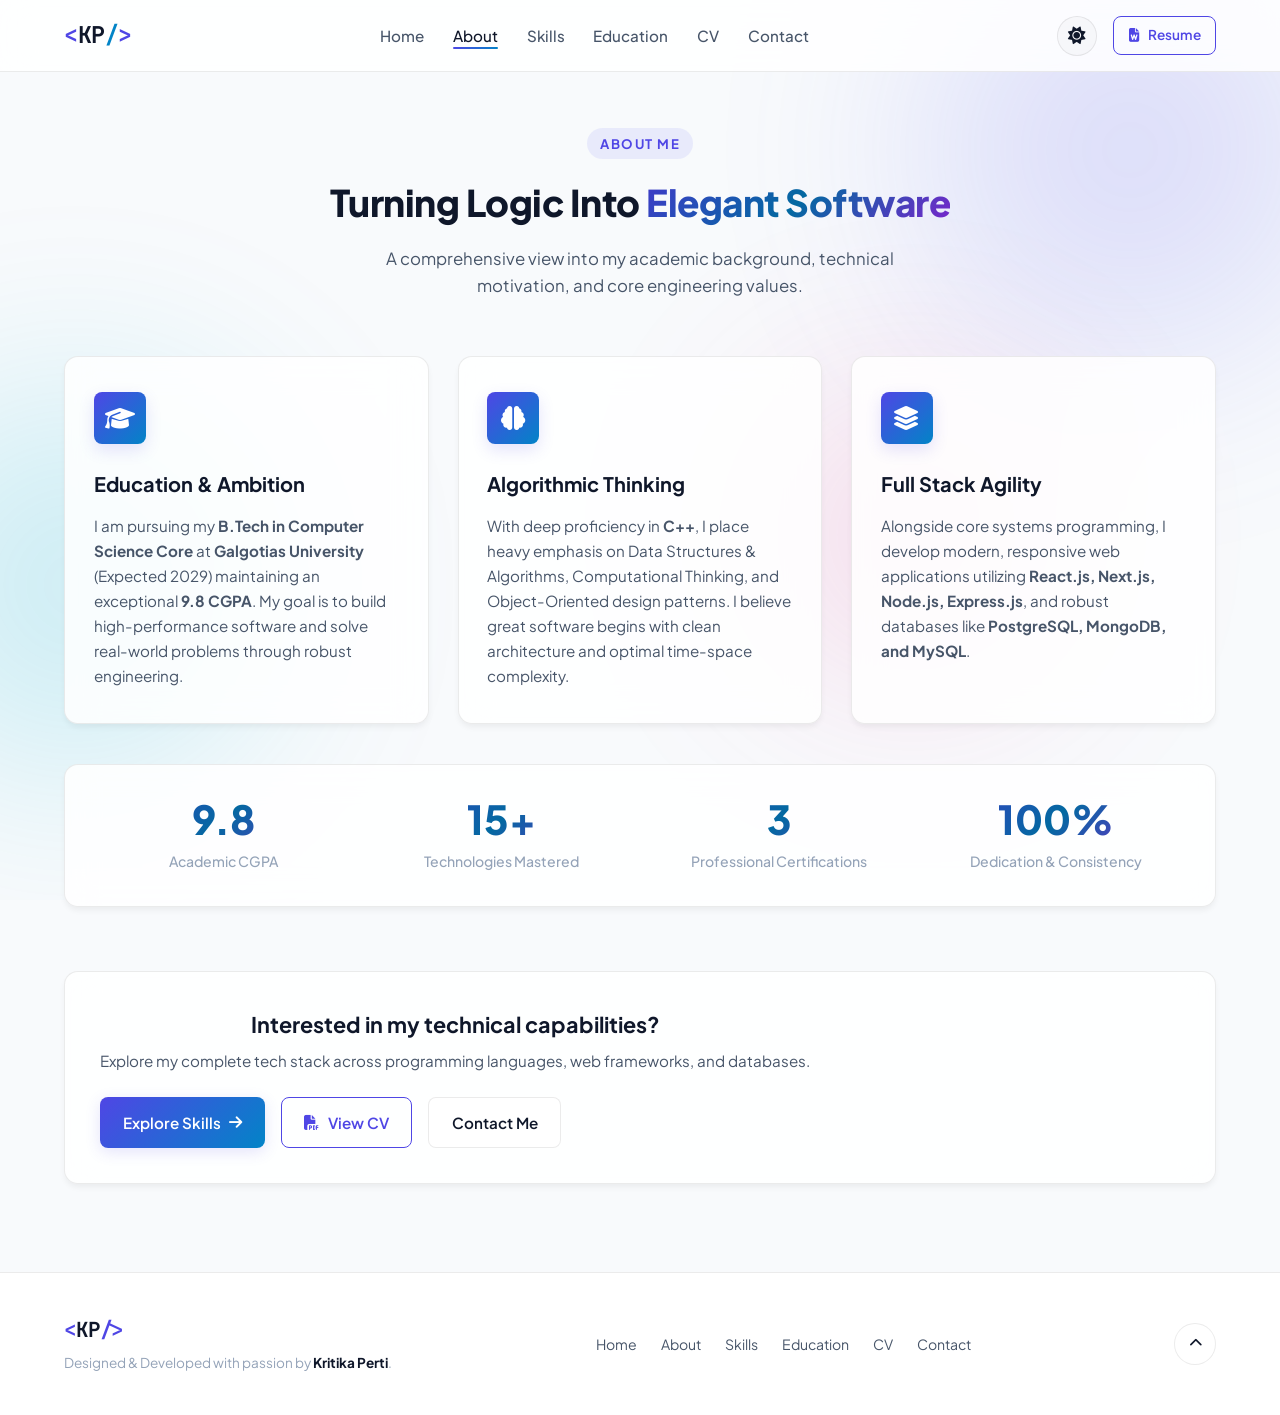
==== commit e384e2bf: "Update CGPA from 9.12 to 9.8 across website and CV" ====
--- a/about.html
+++ b/about.html
@@ -81,7 +81,7 @@
           </div>
           <h3>Education & Ambition</h3>
           <p>
-            I am pursuing my <strong>B.Tech in Computer Science Core</strong> at <strong>Galgotias University</strong> (Expected 2029) maintaining an exceptional <strong>9.12 CGPA</strong>. My goal is to build high-performance software and solve real-world problems through robust engineering.
+            I am pursuing my <strong>B.Tech in Computer Science Core</strong> at <strong>Galgotias University</strong> (Expected 2029) maintaining an exceptional <strong>9.8 CGPA</strong>. My goal is to build high-performance software and solve real-world problems through robust engineering.
           </p>
         </div>
 
@@ -109,7 +109,7 @@
       <!-- Metric Counters Row -->
       <div class="stats-row glass-panel">
         <div class="metric-item">
-          <span class="metric-number">9.12</span>
+          <span class="metric-number">9.8</span>
           <span class="metric-desc">Academic CGPA</span>
         </div>
         <div class="metric-item">
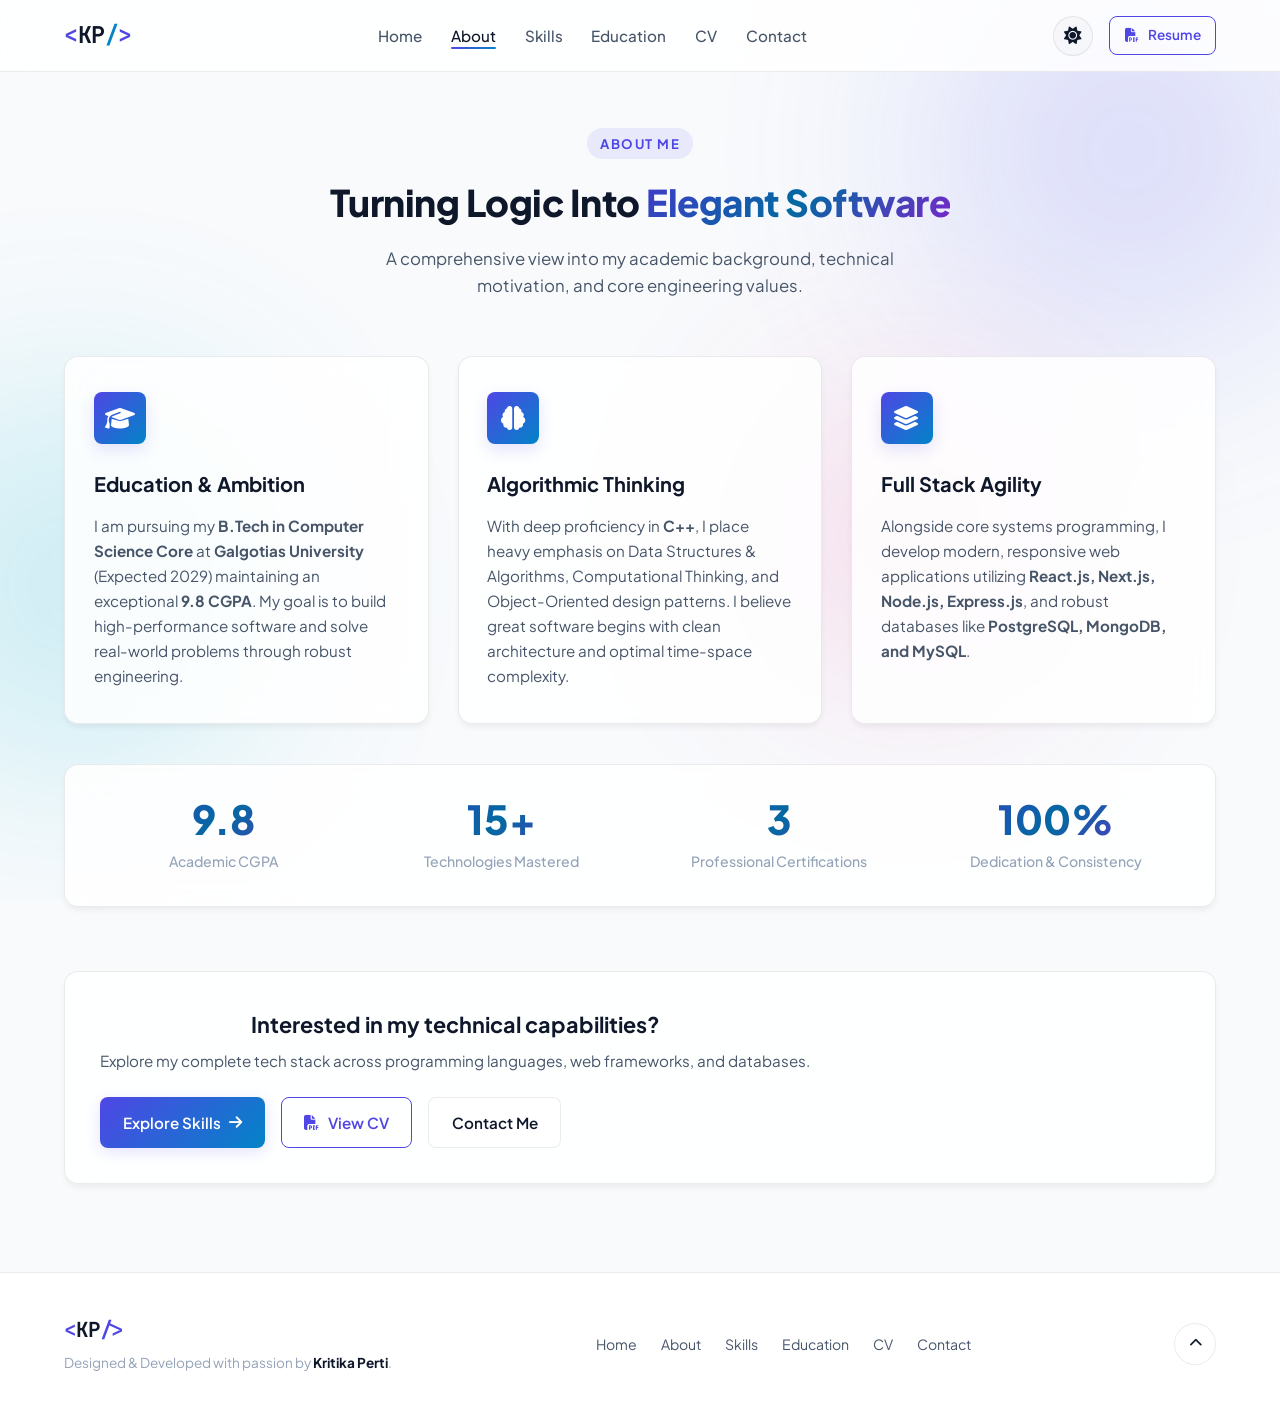
==== commit 67ca179b: "Attach updated resume (PDF and DOCX) across portfolio website" ====
--- a/about.html
+++ b/about.html
@@ -50,9 +50,9 @@
           <i class="fa-solid fa-moon"></i>
         </button>
 
-        <!-- Resume Download Button in Nav (points to original Resume) -->
-        <a href="KRITIKAPERTI_RESUME.docx" download="KRITIKAPERTI_RESUME.docx" class="btn btn-outline btn-sm nav-resume-btn" title="Download Resume Document">
-          <i class="fa-solid fa-file-word"></i>
+        <!-- Resume Download Button in Nav -->
+        <a href="KRITIKAPERTI_RESUME.pdf" download="KRITIKAPERTI_RESUME.pdf" class="btn btn-outline btn-sm nav-resume-btn" title="Download Resume (PDF)">
+          <i class="fa-solid fa-file-pdf"></i>
           <span>Resume</span>
         </a>
 
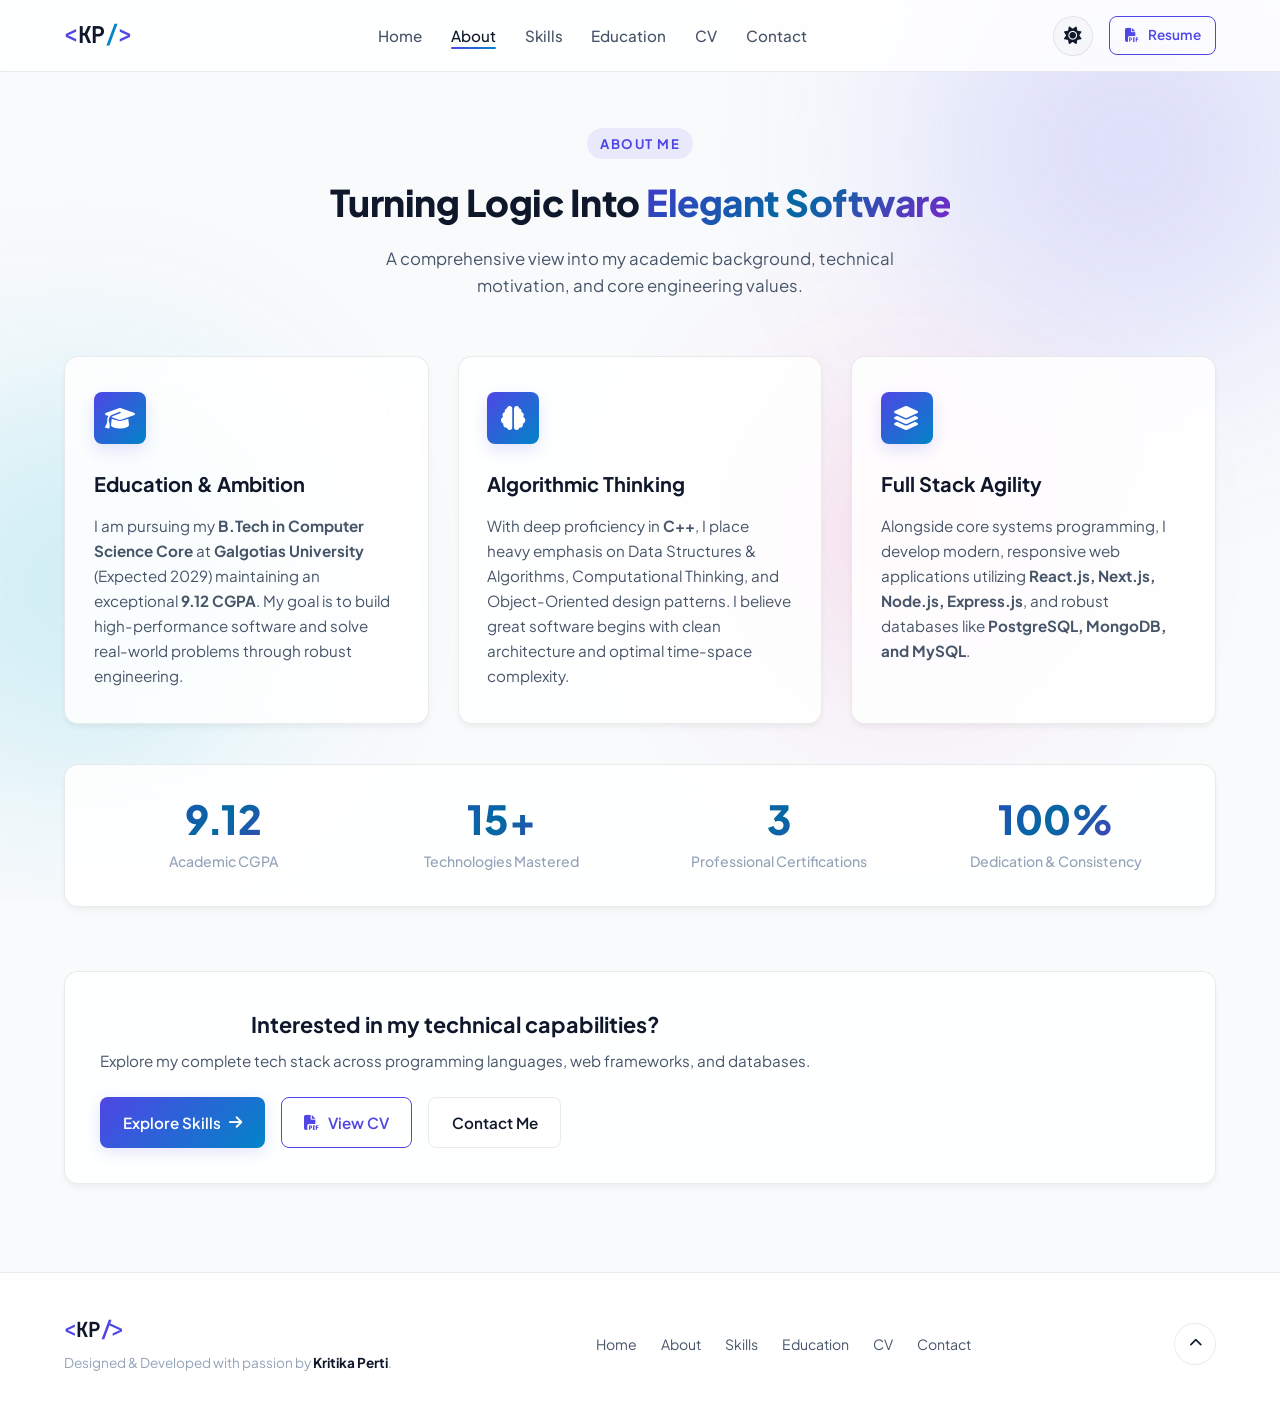
==== commit 5dd0f557: "Update CGPA to 9.12 across portfolio website and CV file" ====
--- a/about.html
+++ b/about.html
@@ -81,7 +81,7 @@
           </div>
           <h3>Education & Ambition</h3>
           <p>
-            I am pursuing my <strong>B.Tech in Computer Science Core</strong> at <strong>Galgotias University</strong> (Expected 2029) maintaining an exceptional <strong>9.8 CGPA</strong>. My goal is to build high-performance software and solve real-world problems through robust engineering.
+            I am pursuing my <strong>B.Tech in Computer Science Core</strong> at <strong>Galgotias University</strong> (Expected 2029) maintaining an exceptional <strong>9.12 CGPA</strong>. My goal is to build high-performance software and solve real-world problems through robust engineering.
           </p>
         </div>
 
@@ -109,7 +109,7 @@
       <!-- Metric Counters Row -->
       <div class="stats-row glass-panel">
         <div class="metric-item">
-          <span class="metric-number">9.8</span>
+          <span class="metric-number">9.12</span>
           <span class="metric-desc">Academic CGPA</span>
         </div>
         <div class="metric-item">
